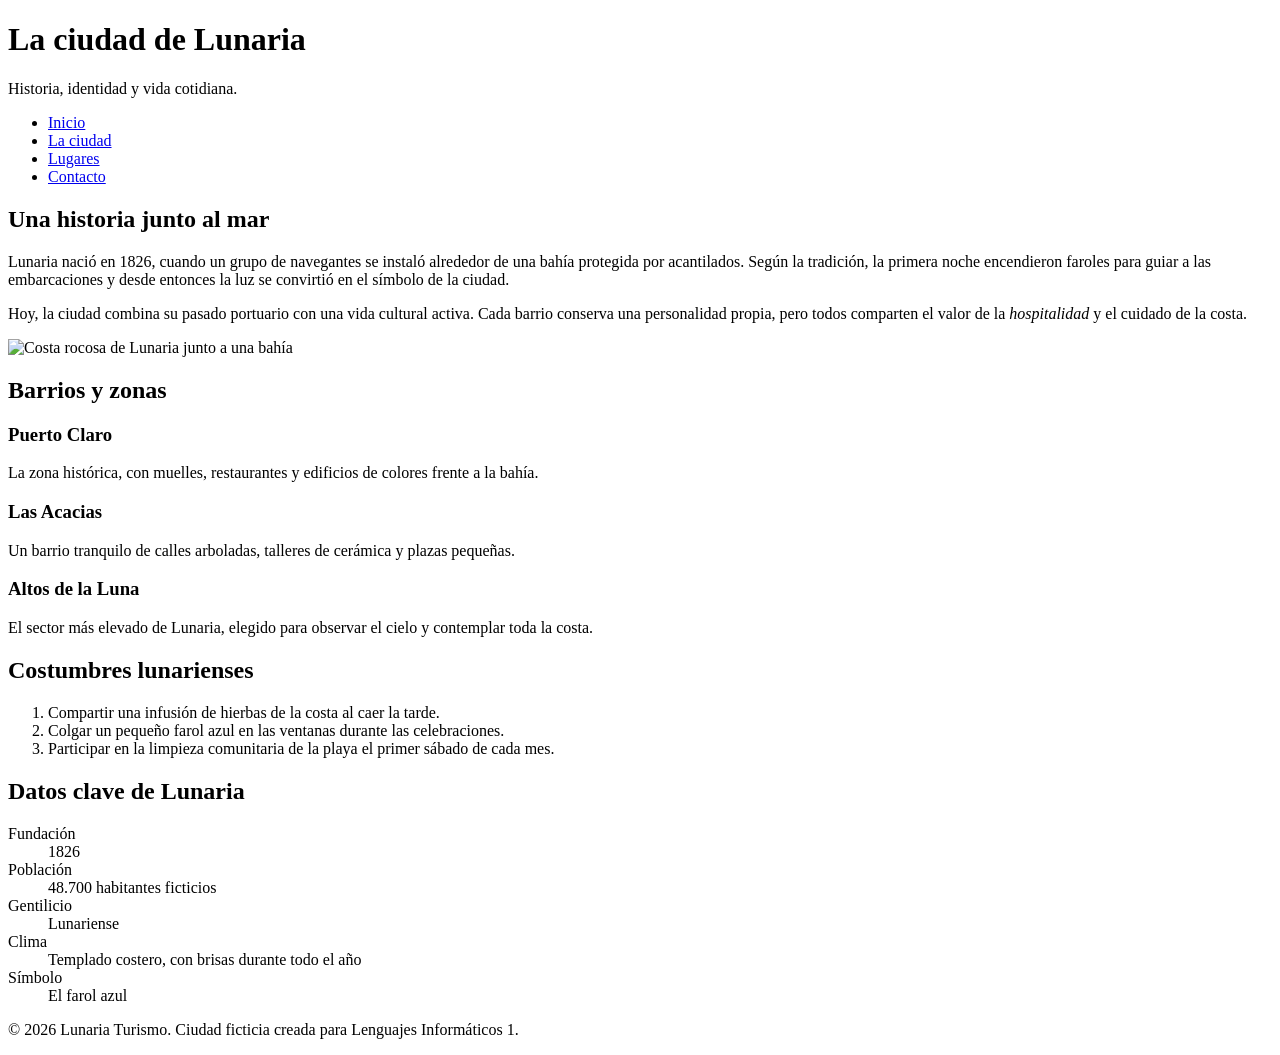
==== ciudad.html @ aeecfbb1 "feat: agrega estructura HTML completa del sitio de Lunaria" ====
<!DOCTYPE html>
<html lang="es">
<head>
    <meta charset="UTF-8">
    <meta name="viewport" content="width=device-width, initial-scale=1.0">
    <title>Lunaria | Historia e identidad</title>
</head>
<body>
    <header>
        <h1>La ciudad de Lunaria</h1>
        <p>Historia, identidad y vida cotidiana.</p>
        <nav aria-label="Navegación principal">
            <ul>
                <li><a href="index.html">Inicio</a></li>
                <li><a href="ciudad.html">La ciudad</a></li>
                <li><a href="lugares.html">Lugares</a></li>
                <li><a href="contacto.html">Contacto</a></li>
            </ul>
        </nav>
    </header>

    <main>
        <section aria-labelledby="historia">
            <h2 id="historia">Una historia junto al mar</h2>
            <p>Lunaria nació en 1826, cuando un grupo de navegantes se instaló alrededor de una bahía protegida por acantilados. Según la tradición, la primera noche encendieron faroles para guiar a las embarcaciones y desde entonces la luz se convirtió en el símbolo de la ciudad.</p>
            <p>Hoy, la ciudad combina su pasado portuario con una vida cultural activa. Cada barrio conserva una personalidad propia, pero todos comparten el valor de la <em>hospitalidad</em> y el cuidado de la costa.</p>
            <img src="https://picsum.photos/seed/lunaria-costa/900/450" alt="Costa rocosa de Lunaria junto a una bahía">
        </section>

        <section aria-labelledby="barrios">
            <h2 id="barrios">Barrios y zonas</h2>
            <article>
                <h3>Puerto Claro</h3>
                <p>La zona histórica, con muelles, restaurantes y edificios de colores frente a la bahía.</p>
            </article>
            <article>
                <h3>Las Acacias</h3>
                <p>Un barrio tranquilo de calles arboladas, talleres de cerámica y plazas pequeñas.</p>
            </article>
            <article>
                <h3>Altos de la Luna</h3>
                <p>El sector más elevado de Lunaria, elegido para observar el cielo y contemplar toda la costa.</p>
            </article>
        </section>

        <section aria-labelledby="costumbres">
            <h2 id="costumbres">Costumbres lunarienses</h2>
            <ol>
                <li>Compartir una infusión de hierbas de la costa al caer la tarde.</li>
                <li>Colgar un pequeño farol azul en las ventanas durante las celebraciones.</li>
                <li>Participar en la limpieza comunitaria de la playa el primer sábado de cada mes.</li>
            </ol>
        </section>

        <section aria-labelledby="datos">
            <h2 id="datos">Datos clave de Lunaria</h2>
            <dl>
                <dt>Fundación</dt>
                <dd>1826</dd>
                <dt>Población</dt>
                <dd>48.700 habitantes ficticios</dd>
                <dt>Gentilicio</dt>
                <dd>Lunariense</dd>
                <dt>Clima</dt>
                <dd>Templado costero, con brisas durante todo el año</dd>
                <dt>Símbolo</dt>
                <dd>El farol azul</dd>
            </dl>
        </section>
    </main>

    <footer>
        <p>&copy; 2026 Lunaria Turismo. Ciudad ficticia creada para Lenguajes Informáticos 1.</p>
    </footer>
</body>
</html>
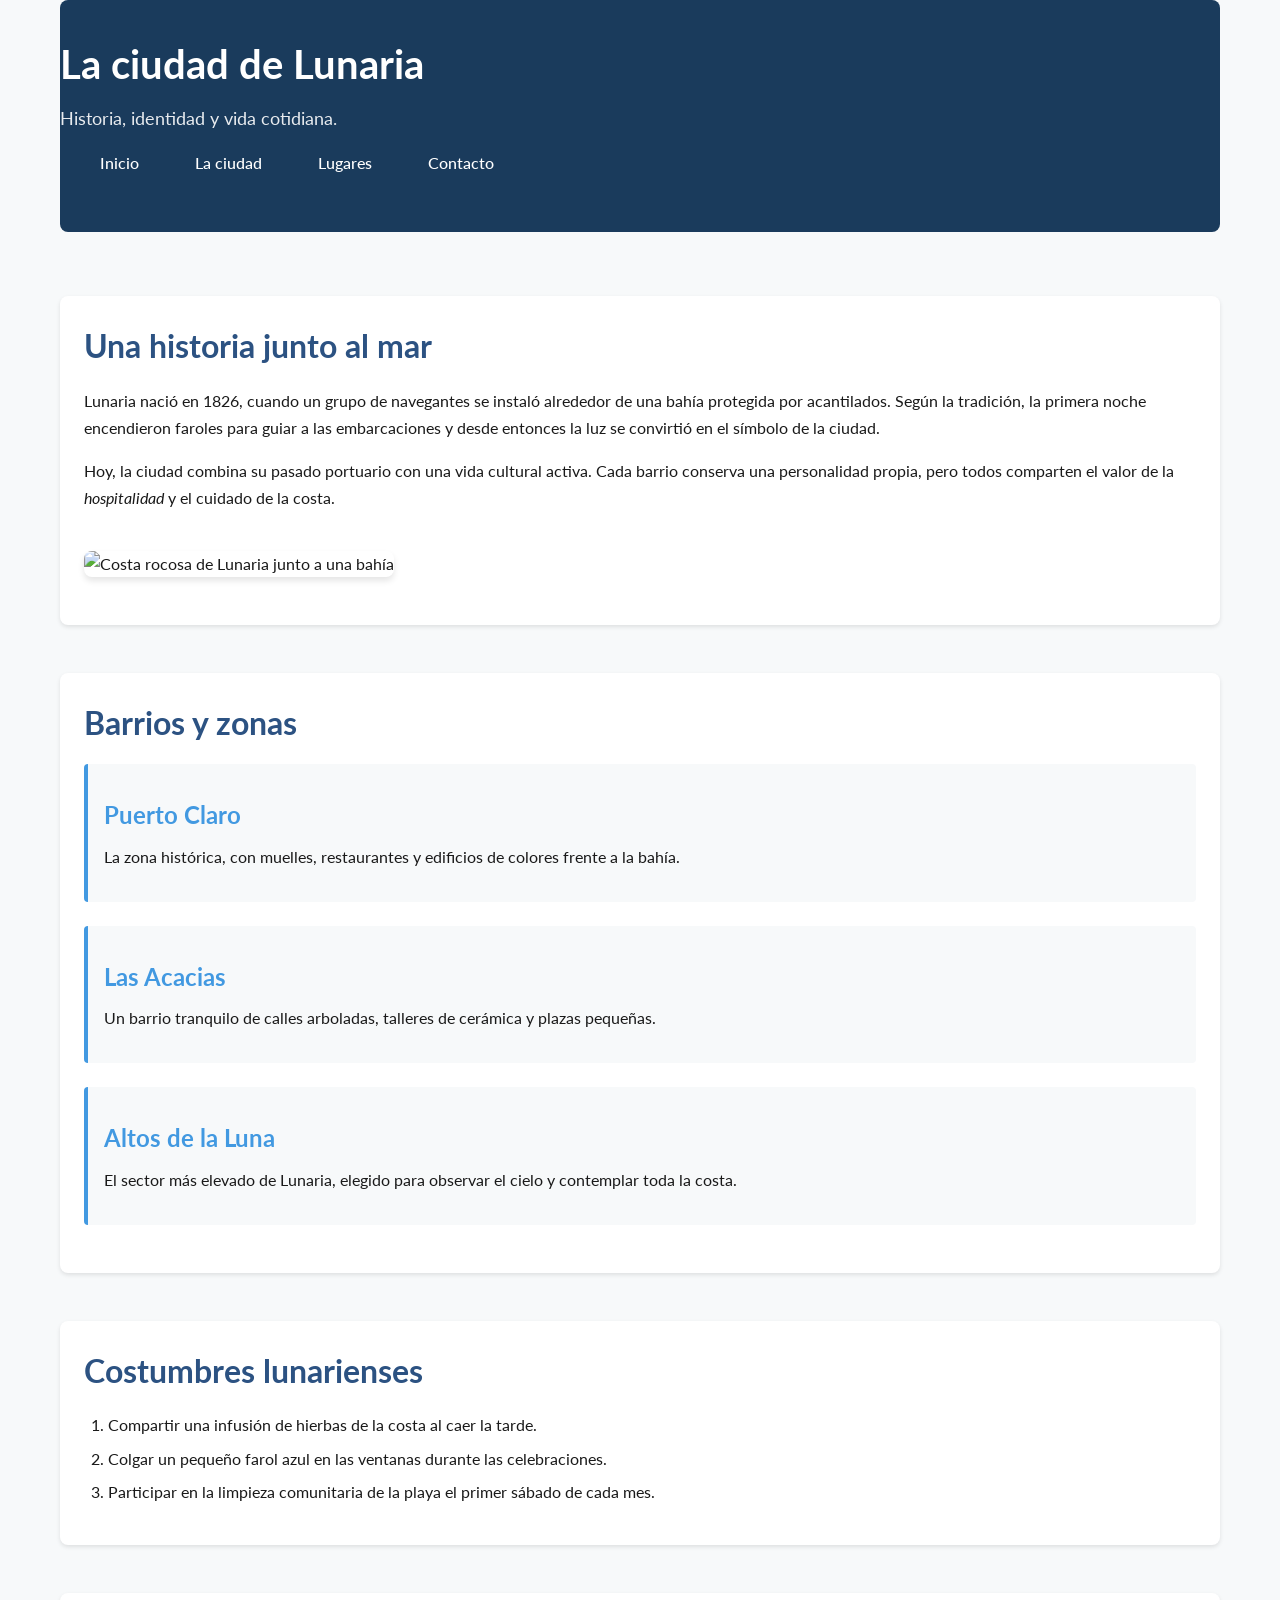
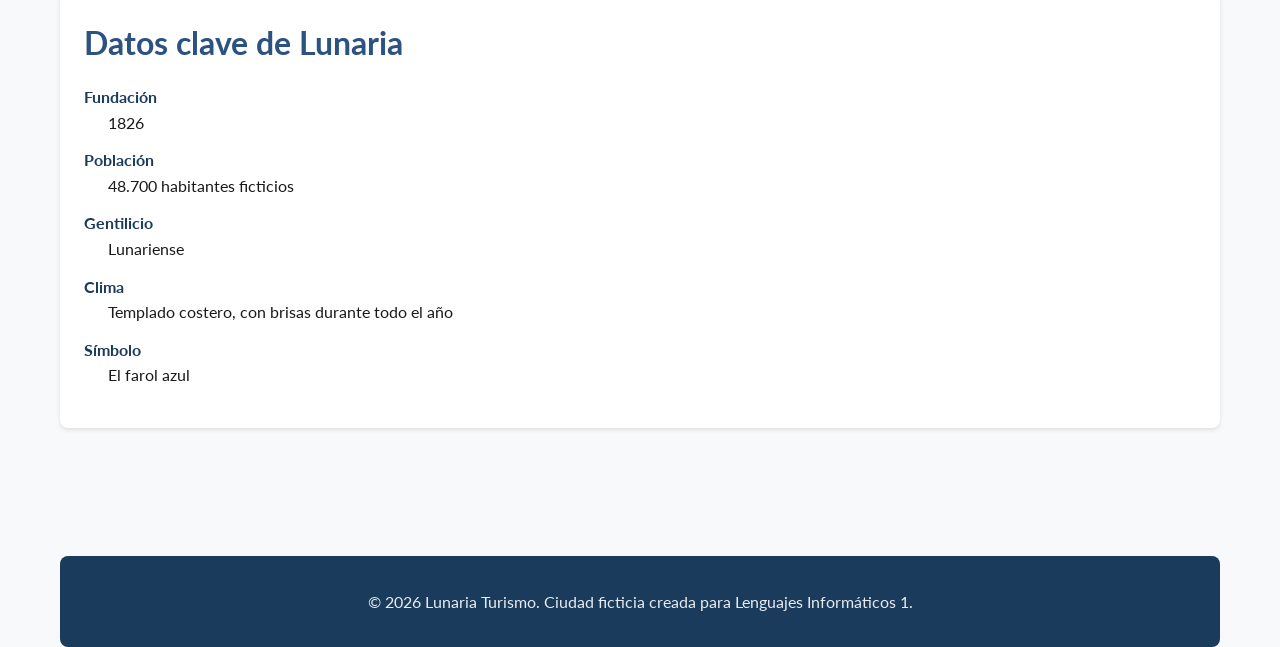
==== commit d54f8f6c: "style: Agrego estilos basicos de css al TP" ====
--- a/ciudad.html
+++ b/ciudad.html
@@ -4,6 +4,10 @@
     <meta charset="UTF-8">
     <meta name="viewport" content="width=device-width, initial-scale=1.0">
     <title>Lunaria | Historia e identidad</title>
+    <link rel="preconnect" href="https://fonts.googleapis.com">
+    <link rel="preconnect" href="https://fonts.gstatic.com" crossorigin>
+    <link href="https://fonts.googleapis.com/css2?family=Lato:wght@400;700&display=swap" rel="stylesheet">
+    <link rel="stylesheet" href="css/estilos.css">
 </head>
 <body>
     <header>
--- a/css/estilos.css
+++ b/css/estilos.css
@@ -0,0 +1,298 @@
+/* ==========================================
+   VARIABLES CSS - Paleta de colores de Lunaria
+   ========================================== */
+:root {
+  --color-primario: #1A3B5C;      /* Azul marino profundo - bahía */
+  --color-secundario: #2C5282;    /* Azul más claro - cielo */
+  --color-acento: #4299E1;        /* Azul celeste - faroles */
+  --color-fondo: #F7F9FA;         /* Crema suave - arena */
+  --color-texto: #1A1A1A;         /* Gris muy oscuro - legibilidad */
+  --color-header: #1A3B5C;        /* Azul marino - header */
+  --color-footer: #1A3B5C;        /* Azul marino - footer */
+  --color-header-texto: #FFFFFF; /* Blanco - texto header */
+  --color-footer-texto: #FFFFFF; /* Blanco - texto footer */
+  --color-enlace: #4299E1;        /* Azul celeste - enlaces */
+  --color-enlace-hover: #2B6CB0;  /* Azul más oscuro - hover */
+}
+
+/* ==========================================
+   RESET Y BOX MODEL
+   ========================================== */
+* {
+  margin: 0;
+  padding: 0;
+  box-sizing: border-box;
+}
+
+/* ==========================================
+   TIPOGRAFÍA GLOBAL
+   ========================================== */
+body {
+  font-family: 'Lato', sans-serif;
+  font-size: 16px;
+  line-height: 1.6;
+  background-color: var(--color-fondo);
+  color: var(--color-texto);
+  max-width: 1200px;
+  margin: 0 auto;
+  padding: 0 20px;
+}
+
+/* ==========================================
+   HEADINGS
+   ========================================== */
+h1 {
+  font-size: 2.5rem;
+  color: var(--color-primario);
+  margin-bottom: 0.5rem;
+}
+
+h2 {
+  font-size: 2rem;
+  color: var(--color-secundario);
+  margin-bottom: 1rem;
+  margin-top: 2rem;
+}
+
+h3 {
+  font-size: 1.5rem;
+  color: var(--color-acento);
+  margin-bottom: 0.5rem;
+  margin-top: 1rem;
+}
+
+/* ==========================================
+   HEADER
+   ========================================== */
+header {
+  background-color: var(--color-header);
+  color: var(--color-header-texto);
+  padding: 2rem 0;
+  margin-bottom: 2rem;
+  border-radius: 8px;
+}
+
+header h1 {
+  color: var(--color-header-texto);
+  margin-bottom: 0.5rem;
+}
+
+header p {
+  font-size: 1.1rem;
+  margin-bottom: 1rem;
+  opacity: 0.9;
+}
+
+/* ==========================================
+   NAVEGACIÓN
+   ========================================== */
+nav ul {
+  list-style: none;
+  display: flex;
+  gap: 1.5rem;
+  flex-wrap: wrap;
+}
+
+nav a {
+  color: var(--color-header-texto);
+  text-decoration: none;
+  font-weight: 500;
+  padding: 0.5rem 1rem;
+  border-radius: 4px;
+  transition: background-color 0.3s ease;
+}
+
+nav a:hover {
+  background-color: var(--color-acento);
+  color: var(--color-header-texto);
+}
+
+/* ==========================================
+   MAIN Y SECCIONES
+   ========================================== */
+main {
+  padding: 2rem 0;
+}
+
+section {
+  margin-bottom: 3rem;
+  padding: 1.5rem;
+  background-color: #FFFFFF;
+  border-radius: 8px;
+  box-shadow: 0 2px 4px rgba(0, 0, 0, 0.1);
+}
+
+section h2 {
+  margin-top: 0;
+}
+
+/* ==========================================
+   PÁRRAFOS
+   ========================================== */
+p {
+  margin-bottom: 1rem;
+  line-height: 1.7;
+}
+
+/* ==========================================
+   ARTICLES
+   ========================================== */
+article {
+  margin-bottom: 1.5rem;
+  padding: 1rem;
+  background-color: var(--color-fondo);
+  border-left: 4px solid var(--color-acento);
+  border-radius: 4px;
+}
+
+/* ==========================================
+   LISTAS
+   ========================================== */
+ul, ol {
+  margin-left: 1.5rem;
+  margin-bottom: 1rem;
+}
+
+li {
+  margin-bottom: 0.5rem;
+}
+
+/* ==========================================
+   DEFINITION LISTS (DATOS CLAVE)
+   ========================================== */
+dl {
+  margin-bottom: 1rem;
+}
+
+dt {
+  font-weight: bold;
+  color: var(--color-primario);
+  margin-top: 0.75rem;
+}
+
+dd {
+  margin-left: 1.5rem;
+  margin-bottom: 0.5rem;
+  color: var(--color-texto);
+}
+
+/* ==========================================
+   IMÁGENES
+   ========================================== */
+img {
+  max-width: 100%;
+  height: auto;
+  border-radius: 8px;
+  margin: 1.5rem 0;
+  box-shadow: 0 4px 6px rgba(0, 0, 0, 0.1);
+}
+
+/* ==========================================
+   TABLAS
+   ========================================== */
+table {
+  width: 100%;
+  border-collapse: collapse;
+  margin: 1.5rem 0;
+  background-color: #FFFFFF;
+  border-radius: 8px;
+  overflow: hidden;
+  box-shadow: 0 2px 4px rgba(0, 0, 0, 0.1);
+}
+
+th, td {
+  padding: 0.75rem 1rem;
+  text-align: left;
+  border-bottom: 1px solid #E2E8F0;
+}
+
+th {
+  background-color: var(--color-primario);
+  color: var(--color-header-texto);
+  font-weight: bold;
+}
+
+tr:hover {
+  background-color: var(--color-fondo);
+}
+
+/* ==========================================
+   FORMULARIOS
+   ========================================== */
+form {
+  margin: 1.5rem 0;
+  padding: 1.5rem;
+  background-color: #FFFFFF;
+  border-radius: 8px;
+  box-shadow: 0 2px 4px rgba(0, 0, 0, 0.1);
+}
+
+label {
+  display: block;
+  margin-bottom: 0.5rem;
+  font-weight: 500;
+  color: var(--color-primario);
+}
+
+input, textarea, select {
+  width: 100%;
+  padding: 0.75rem;
+  margin-bottom: 1rem;
+  border: 1px solid #CBD5E0;
+  border-radius: 4px;
+  font-family: inherit;
+  font-size: 1rem;
+}
+
+input:focus, textarea:focus, select:focus {
+  outline: none;
+  border-color: var(--color-acento);
+  box-shadow: 0 0 0 3px rgba(66, 153, 225, 0.2);
+}
+
+button, input[type="submit"], input[type="button"] {
+  background-color: var(--color-primario);
+  color: var(--color-header-texto);
+  padding: 0.75rem 1.5rem;
+  border: none;
+  border-radius: 4px;
+  font-size: 1rem;
+  font-weight: 500;
+  cursor: pointer;
+  transition: background-color 0.3s ease;
+}
+
+button:hover, input[type="submit"]:hover, input[type="button"]:hover {
+  background-color: var(--color-enlace-hover);
+}
+
+/* ==========================================
+   FOOTER
+   ========================================== */
+footer {
+  background-color: var(--color-footer);
+  color: var(--color-footer-texto);
+  padding: 2rem 0;
+  margin-top: 3rem;
+  text-align: center;
+  border-radius: 8px;
+}
+
+footer p {
+  margin: 0;
+  opacity: 0.9;
+}
+
+/* ==========================================
+   ENLACES GENERALES
+   ========================================== */
+a {
+  color: var(--color-enlace);
+  text-decoration: none;
+  transition: color 0.3s ease;
+}
+
+a:hover {
+  color: var(--color-enlace-hover);
+  text-decoration: underline;
+}
